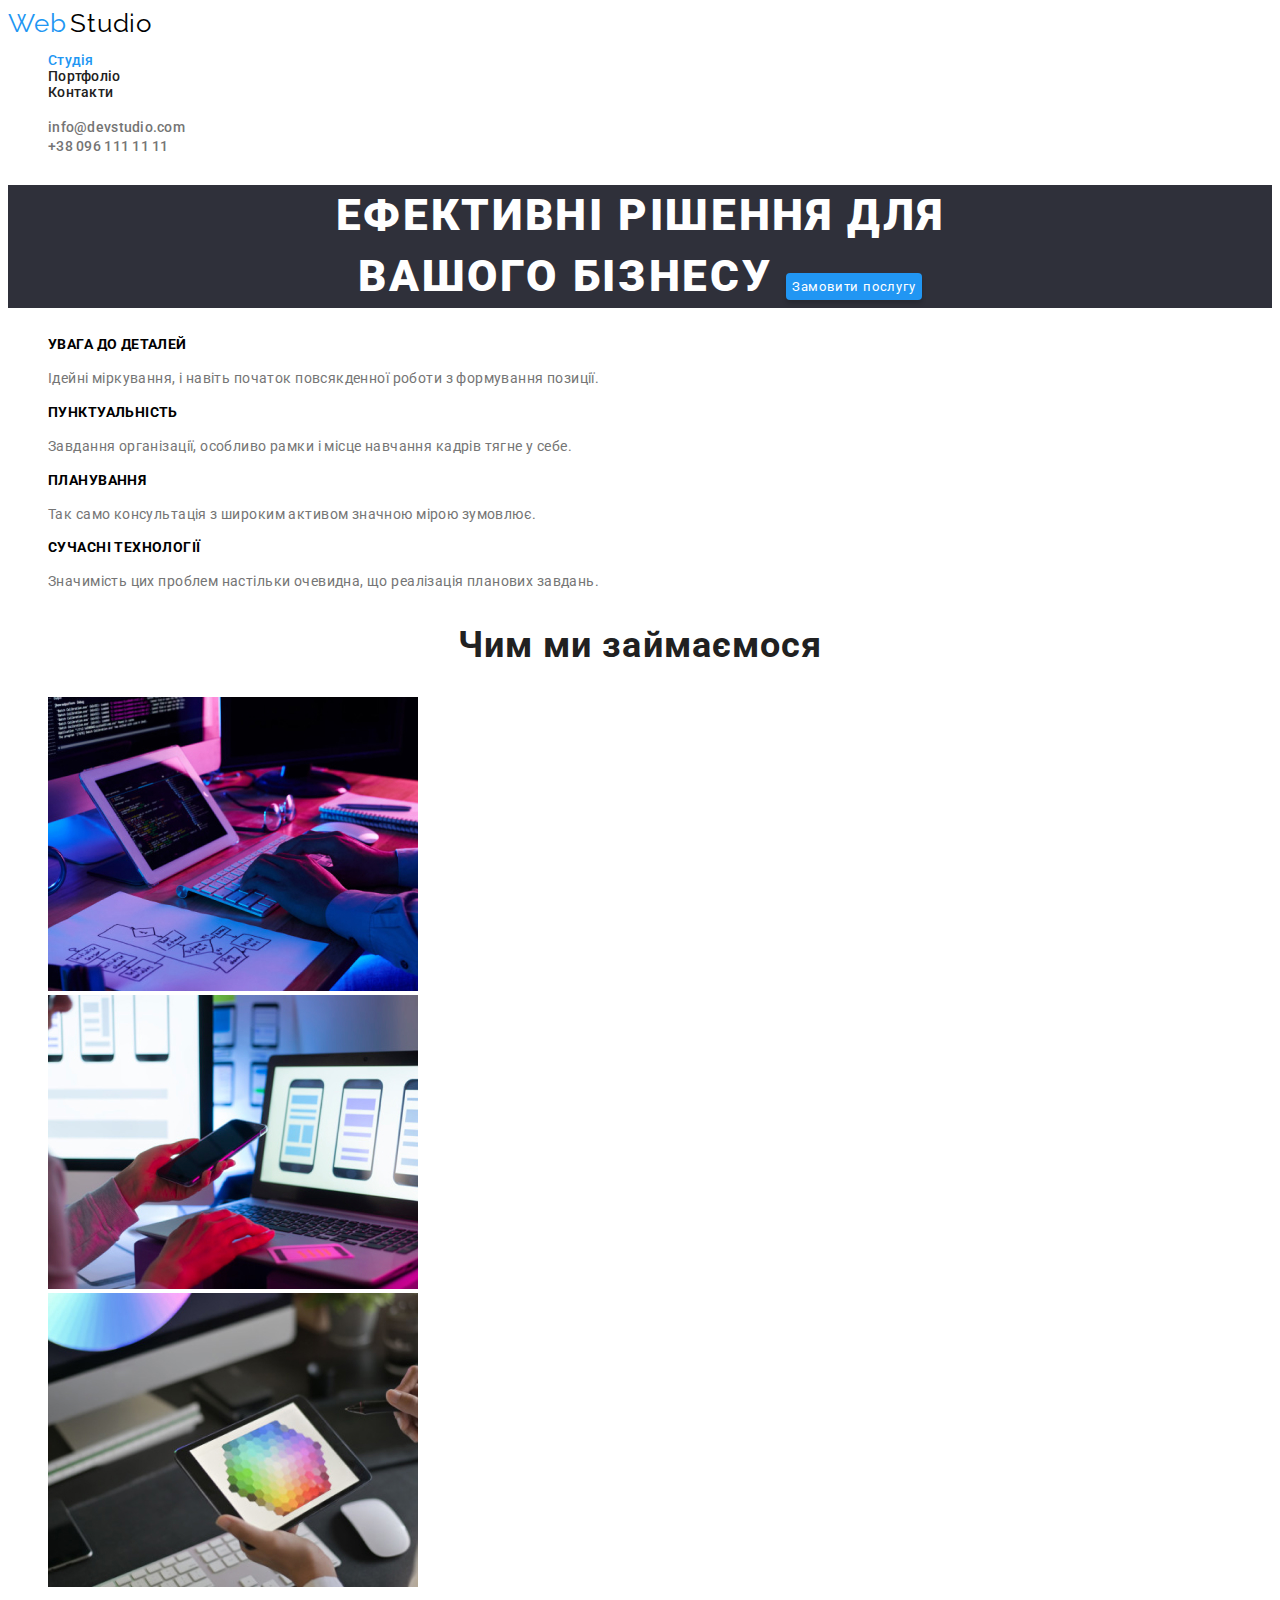
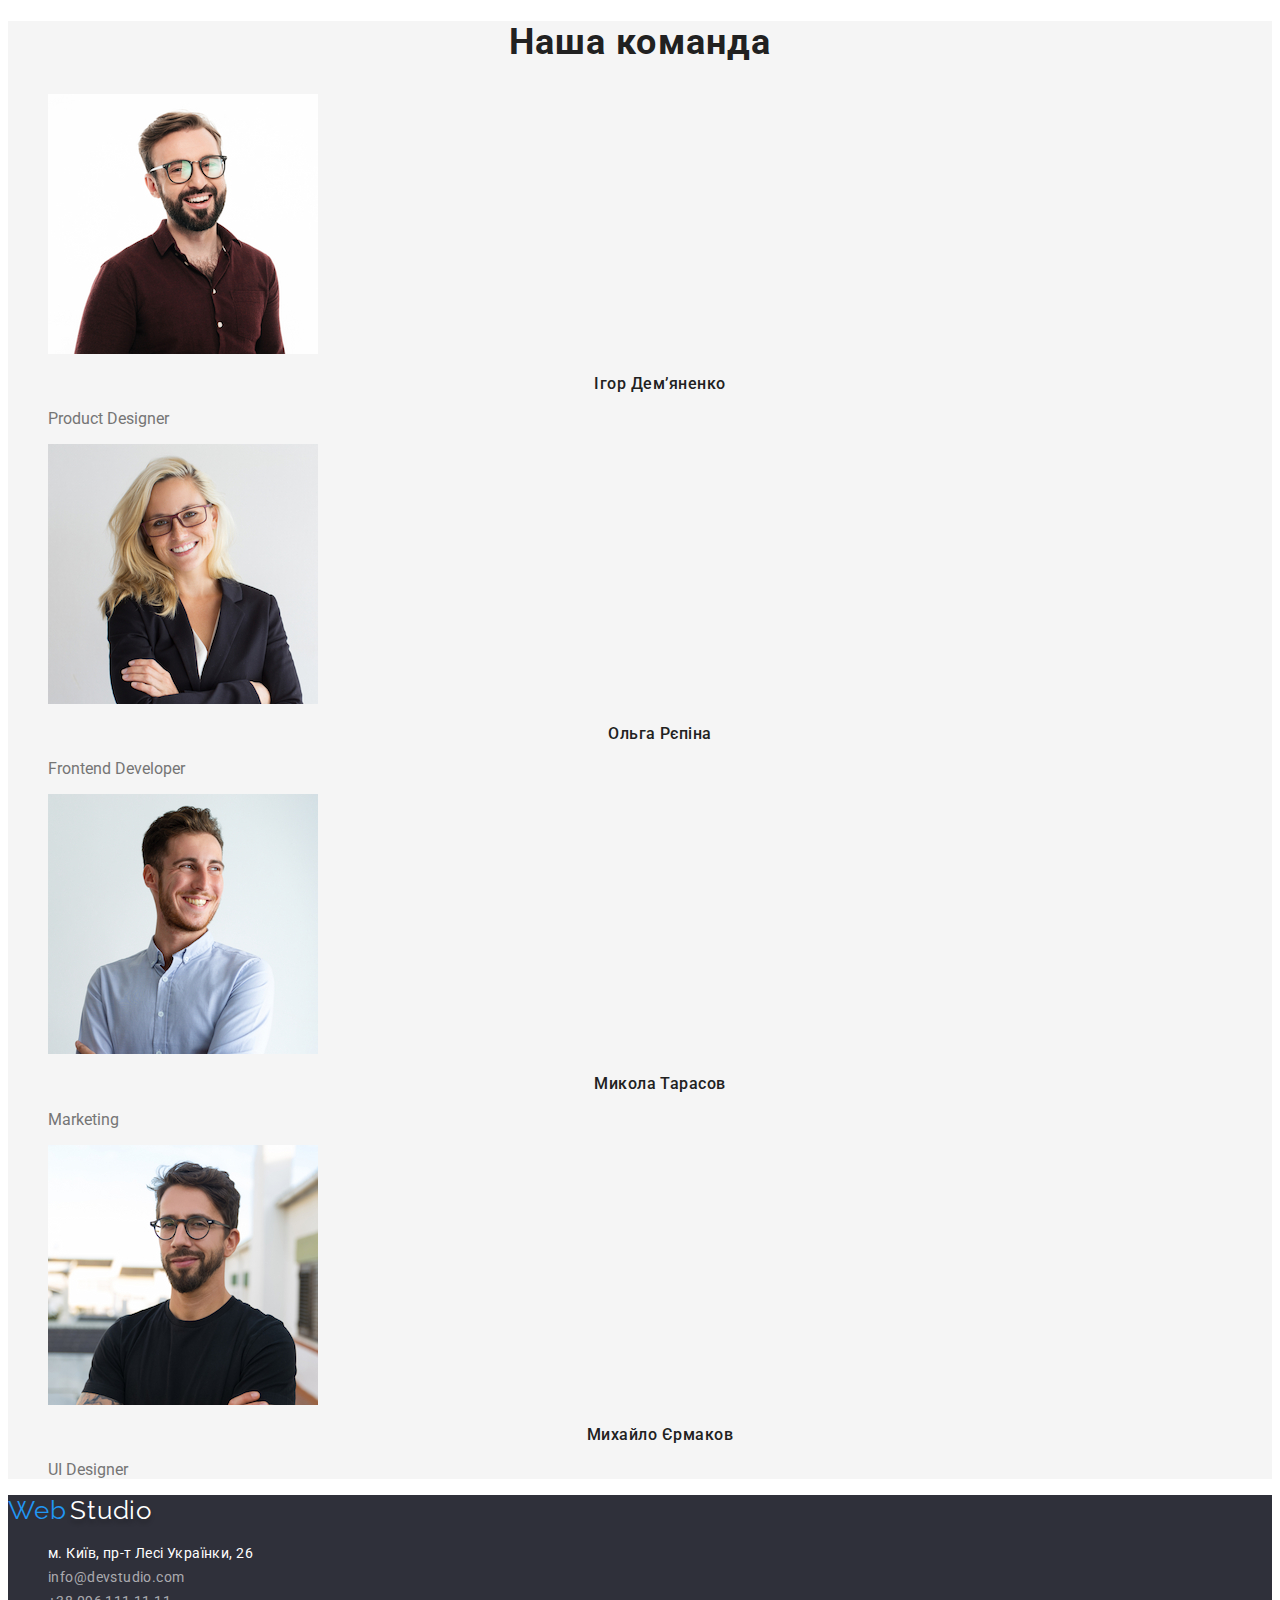
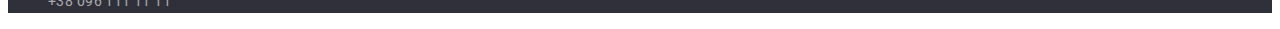
==== index.html @ c1dc8791 "HW-02-copy" ====
<!DOCTYPE html>
<html lang="uk">
	<head>
		<meta charset="UTF-8">
		<meta http-equiv="X-UA-Compatible" content="IE=edge">
		<meta name="viewport" content="width=device-width, initial-scale=1.0">
		<link rel="stylesheet" href="./styles/styles.css">
		<link rel="preconnect" href="https://fonts.googleapis.com">
		<link rel="preconnect" href="https://fonts.gstatic.com" crossorigin>
		<link
			href="https://fonts.googleapis.com/css2?family=Raleway:wght@700&family=Roboto:wght@400;500;700;900&display=swap"
			rel="stylesheet">
		<title>WebStudio</title>
	</head>
	<body>
		<!-- Верхня лінія -->
		<header class="topline">
			<a href="./index.html" class="logo link">
				<span class="accent-logo">Web</span>
				<span class="header-logo">Studio</span>
			</a>
			<nav>
				<ul class="navigation list">
					<li><a href="./index.html" class="link current">Студія</a></li>
					<li><a href="./portfolio.html" class="link">Портфоліо</a></li>
					<li><a href="#" class="link">Контакти</a></li>
				</ul>
			</nav>
			<!-- Контакти -->
			<ul class="list">
				<li><a href="mailto:info@devstudio.com" class="header-mail link">info@devstudio.com</a></li>
				<li><a href="tel:+380961111111" class="header-phone link">+38 096 111 11 11</a></li>
			</ul>
		</header>
		<main>
			<!-- Hero header - основний заголовок + кнопка замовлення послуги -->
			<section class="hero">
				<h1 class="hero-header">
					Ефективні рішення для
					<br>
					вашого бізнесу
					<button class="order-button">Замовити послугу</button>
				</h1>
			</section>
			<!-- Особливості -->
			<section class="features-section">
				<!-- Заголовок прихований -->
				<h2 class="visually-hidden">Особливості</h2>
				<ul class="features-list list">
					<li>
						<h3 class="features-list-header">Увага до деталей</h3>
						<p class="features-list-text">Ідейні міркування, і навіть початок повсякденної роботи з формування позиції.</p>
					</li>
					<li>
						<h3 class="features-list-header">Пунктуальність</h3>
						<p class="features-list-text">Завдання організації, особливо рамки і місце навчання кадрів тягне у себе.</p>
					</li>
					<li>
						<h3 class="features-list-header">Планування</h3>
						<p class="features-list-text">Так само консультація з широким активом значною мірою зумовлює.</p>
					</li>
					<li>
						<h3 class="features-list-header">Сучасні технології</h3>
						<p class="features-list-text">Значимість цих проблем настільки очевидна, що реалізація планових завдань.</p>
					</li>
				</ul>
			</section>
			<!-- Чим ми займаємось (фото на яких зображена діяльність) -->
			<section class="activity">
				<h2 class="section-header">Чим ми займаємося</h2>
				<ul class="activity-list">
					<li>
						<img
							src="./img/img-b1.jpeg"
							alt="руки на клавіатурі набирають код"
							class="activity-img"
							width="370"
							height="294"
						>
					</li>
					<li>
						<img
							src="./img/img-b2.jpeg"
							alt="смартфон та макет на моніторі, порівняння"
							class="activity-img"
							width="370"
							height="294"
						>
					</li>
					<li>
						<img
							src="./img/img-b3.jpeg"
							alt="палітра кольорів на планшеті"
							class="activity-img"
							width="370"
							height="294"
						>
					</li>
				</ul>
			</section>

			<!-- Наша команда (фото співробітників та підпис - прізвище, імʼя та назва посади) -->
			<section class="team">
				<h2 class="section-header">Наша команда</h2>
				<ul class="team-list">
					<li class="team-list">
						<img src="./img/demianenko.jpeg" alt="Ігор Демʼяненко" class="team-img" width="270" height="260">
						<h3 class="teammate-name">Ігор Демʼяненко</h3>
						<p class="teammate-position">Product Designer</p>
					</li>
					<li class="team-list">
						<img src="./img/repina.jpeg" alt="Ольга Рєпіна" class="team-img" width="270" height="260">
						<h3 class="teammate-name">Ольга Рєпіна</h3>
						<p class="teammate-position">Frontend Developer</p>
					</li>
					<li class="team-list">
						<img src="./img/tarasov.jpeg" alt="Микола Тарасов" class="team-img" width="270" height="260">
						<h3 class="teammate-name">Микола Тарасов</h3>
						<p class="teammate-position">Marketing</p>
					</li>
					<li class="team-list">
						<img src="./img/ermakov.jpeg" alt="Михайло Єрмаков" class="team-img" width="270" height="260">
						<h3 class="teammate-name">Михайло Єрмаков</h3>
						<p class="teammate-position">UI Designer</p>
					</li>
				</ul>
			</section>
		</main>

		<!-- Підвал -->
		<footer class="footer">
			<a href="./index.html" class="link">
				<span class="accent-logo">Web</span>
				<span class="footer-logo">Studio</span>
			</a>
			<address>
				<ul class="address-list list">
					<li>
						<a
							href="https://goo.gl/maps/VXcRh9cTKy1x3ezA7"
							class="map-link link"
							target="blank"
							rel="noopener noreferrer nofollow"
						>
							м. Київ, пр-т Лесі Українки, 26
						</a>
					</li>
					<li><a href="mailto:info@devstudio.com" class="footer-link link">info@devstudio.com</a></li>
					<li><a href="tel:+380961111111" class="footer-link link">+38 096 111 11 11</a></li>
				</ul>
			</address>
		</footer>
	</body>
</html>
---- styles/styles.css ----
/* Загальні стилі */

:root {
	--main-bg-color: #F5F5F5;
	--accent-bg-color: #2f303a;
	--main-text-color: #757575;
	--accent-text-color:#FFFFFF;
	--secondary-text-color: #000000;
	--accent-color: #2196f3;
	--order-button-bg-color: #188CE8;
	--header-button-text-color: #212121;
	--footer-link-color: #ffffff99;
}

body {
	font-family: "Roboto", sans-serif;
	color: var(--main-text-color);
}

.link {
	text-decoration: none;
	color: var(--header-button-text-color);
}

.link:hover,
.link:focus,
.link:active {
	color: var(--accent-color);
	transition: 300ms linear;
}

.current {
	color: var(--accent-color);
}

.list {
	list-style: none;
}

/* перша частина лого */

.accent-logo {
	font-family: "Raleway", sans-serif;
	font-size: 26px;
	line-height: 1.2;
	letter-spacing: 0.03em;
	color: var(--accent-color);
}

.section-header {
	font-size: 36px;
	line-height: 1.2;
	text-align: center;
	letter-spacing: 0.03em;
	color: var(--header-button-text-color);
}

/* Верхня лінія */

.topline {
	background-color: var(--topline-bg-color);
}

.navigation {
	list-style: none;
	font-weight: 500;
	font-size: 14px;
	line-height: 1.14;
	letter-spacing: 0.02em;
	color: var(--header-button-text-color);
}

.header-logo {
	font-family: "Raleway", sans-serif;
	font-size: 26px;
	line-height: 1.2;
	letter-spacing: 0.03em;
	color: var(--secondary-text-color);
}

.header-phone,
.header-mail {
	font-weight: 500;
	font-size: 14px;
	line-height: 1.14;
	letter-spacing: 0.02em;
	color: var(--main-text-color);
}

/* Підвал */

.footer {
	background-color: var(--accent-bg-color);
}

.footer-logo {
	font-family: "Raleway";
	font-size: 26px;
	line-height: 1.2;
	letter-spacing: 0.03em;
	color: var(--accent-text-color);
	text-shadow: 0px 4px 4px rgba(0, 0, 0, 0.25);
}

.address-list {
	margin-left: 0px;
	font-style: normal;
}

.map-link,
.footer-link {
	font-size: 14px;
	line-height: 1.7;
	letter-spacing: 0.03em;
}

.map-link {
	color: var(--accent-text-color);
}

.footer-link {
	color: var(--footer-link-color);
}

/* Студія */

.hero {
	background-color: var(--accent-bg-color);
}

.hero-header {
	font-weight: 900;
	font-size: 44px;
	line-height: 1.4;
	text-align: center;
	letter-spacing: 0.06em;
	text-transform: uppercase;
	color: var(--accent-text-color);
}

.order-button {
	font-family: inherit;
	font-weight: 700
	font-size: 16px;
	line-height: 1.9;
	letter-spacing: 0.06em;
	border-radius: 4px;
	border: none;
	cursor: pointer;
	color: var(--accent-text-color);
	background-color: var(--accent-color);
	box-shadow: 0px 4px 4px rgba(0, 0, 0, 0.15);
}

.order-button:active,
.order-button:focus,
.order-button:hover {
	
	background-color: var(--order-button-bg-color);
}


.visually-hidden {
	position: fixed;
	transform: scale(0);
}

.features-list-header {
	list-style: none;
	font-size: 14px;
	line-height: 1.14;
	letter-spacing: 0.03em;
	text-transform: uppercase;
	color: var(--secondary-text-color);
}

.features-list-text {
	font-size: 14px;
	line-height: 1.7;
	letter-spacing: 0.03em;
	color: var(--main-text-color);
}

.activity-list {
	list-style: none;
}

.team {
	background-color: var(--main-bg-color);
}

.team-list {
	list-style: none;
}

.teammate-name {
	font-weight: 500;
	font-size: 16px;
	line-height: 1.2;
	text-align: center;
	letter-spacing: 0.03em;
	color: var(--header-button-text-color);
}

.teammate-positiom {
	font-size: 16px;
	line-height: 1.19;
	text-align: center;
	letter-spacing: 0.03em;
	color: var(--main-text-color);
}

/* Портфоліо */

.button {
	background-color: var(--main-bg-color);
	border: none;
	color: var(--header-button-text-color);
	border-radius: 4px;
	cursor: pointer;
	height: 38px;
	font-family: inherit;
	font-weight: 500;
	font-size: 16px;
	line-height: 1.6;
	text-align: center;
	letter-spacing: 0.03em;
}

.button:active,
.button:focus,
.button:hover {
	background-color: var(--accent-color);
	border: none;
	font-weight: 500;
	font-size: 16px;
	line-height: 1.6;
	text-align: center;
	letter-spacing: 0.03em;
	color: #ffffff;
	box-shadow: 0px 3px 1px rgba(0, 0, 0, 0.1), 0px 1px 2px rgba(0, 0, 0, 0.08), 0px 2px 2px rgba(0, 0, 0, 0.12);
	border-radius: 4px;
	cursor: pointer;
}

.portfolio-item {
	font-size: 18px;
	line-height: 2;
	letter-spacing: 0.06em;
	color: var(--header-button-text-color);
}

.portfolio-item-type {
	font-size: 16px;
	line-height: 1.9;
	letter-spacing: 0.03em;
	color: var(--main-text-color);
}
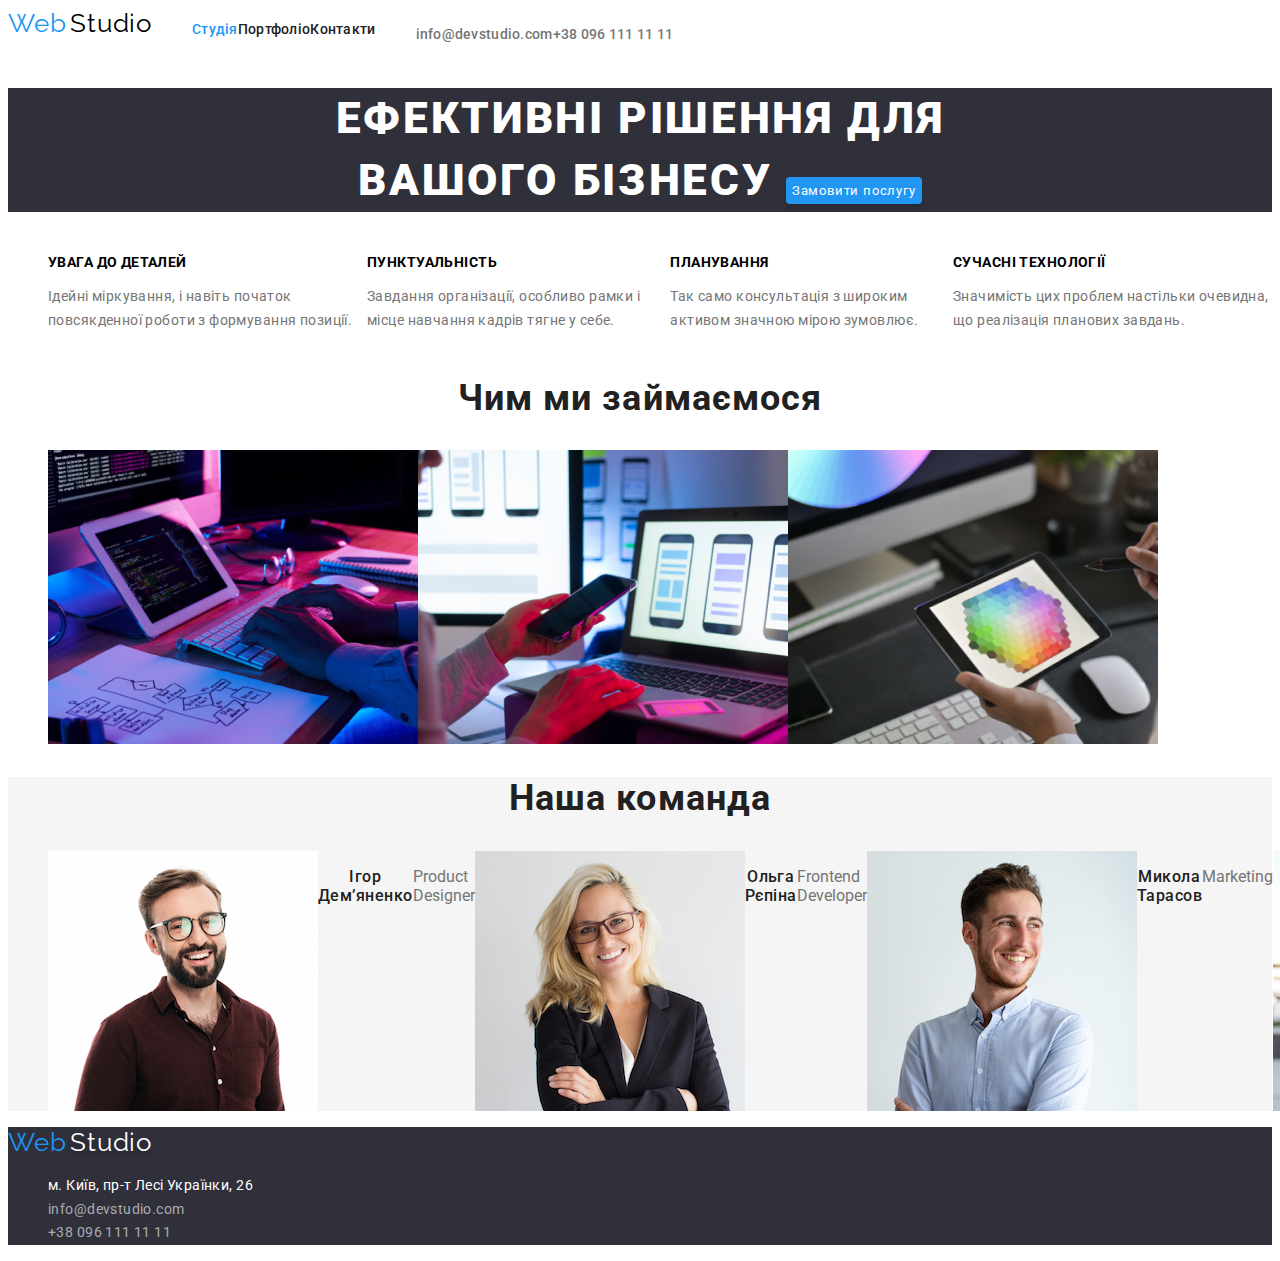
==== commit 3c488e84: "28-10-22" ====
--- a/index.html
+++ b/index.html
@@ -27,7 +27,7 @@
 				</ul>
 			</nav>
 			<!-- Контакти -->
-			<ul class="list">
+			<ul class="list header-contacts">
 				<li><a href="mailto:info@devstudio.com" class="header-mail link">info@devstudio.com</a></li>
 				<li><a href="tel:+380961111111" class="header-phone link">+38 096 111 11 11</a></li>
 			</ul>
@@ -135,7 +135,7 @@
 			</a>
 			<address>
 				<ul class="address-list list">
-					<li>
+					<li class="map">
 						<a
 							href="https://goo.gl/maps/VXcRh9cTKy1x3ezA7"
 							class="map-link link"
@@ -145,8 +145,8 @@
 							м. Київ, пр-т Лесі Українки, 26
 						</a>
 					</li>
-					<li><a href="mailto:info@devstudio.com" class="footer-link link">info@devstudio.com</a></li>
-					<li><a href="tel:+380961111111" class="footer-link link">+38 096 111 11 11</a></li>
+					<li class="footer-contact"><a href="mailto:info@devstudio.com" class="footer-link link">info@devstudio.com</a></li>
+					<li class="footer-contact"><a href="tel:+380961111111" class="footer-link link">+38 096 111 11 11</a></li>
 				</ul>
 			</address>
 		</footer>
--- a/styles/styles.css
+++ b/styles/styles.css
@@ -1,4 +1,5 @@
 /* Загальні стилі */
+* {margin;:0}
 
 :root {
 	--main-bg-color: #F5F5F5;
@@ -59,15 +60,7 @@
 
 .topline {
 	background-color: var(--topline-bg-color);
-}
-
-.navigation {
-	list-style: none;
-	font-weight: 500;
-	font-size: 14px;
-	line-height: 1.14;
-	letter-spacing: 0.02em;
-	color: var(--header-button-text-color);
+	display:flex
 }
 
 .header-logo {
@@ -78,6 +71,19 @@
 	color: var(--secondary-text-color);
 }
 
+.navigation {
+	display: flex;
+	list-style: none;
+	font-weight: 500;
+	font-size: 14px;
+	line-height: 1.14;
+	letter-spacing: 0.02em;
+	color: var(--header-button-text-color);
+}
+
+.header-contacts {
+	display: flex;
+}
 .header-phone,
 .header-mail {
 	font-weight: 500;
@@ -93,8 +99,15 @@
 	background-color: var(--accent-bg-color);
 }
 
+.down-logo {
+	outline: red;
+	background-color: #a9461c99;
+	margin-left: 215px;
+	padding-left: 100;
+}
+
 .footer-logo {
-	font-family: "Raleway";
+	font-family: "Raleway"; sans-serif;
 	font-size: 26px;
 	line-height: 1.2;
 	letter-spacing: 0.03em;
@@ -165,6 +178,10 @@
 	transform: scale(0);
 }
 
+.features-list {
+	display: flex;
+}
+
 .features-list-header {
 	list-style: none;
 	font-size: 14px;
@@ -182,6 +199,7 @@
 }
 
 .activity-list {
+	display: flex;
 	list-style: none;
 }
 
@@ -190,6 +208,7 @@
 }
 
 .team-list {
+	display: flex;
 	list-style: none;
 }
 
@@ -211,10 +230,19 @@
 }
 
 /* Портфоліо */
+
+.button-list {
+display: flex;
+justify-content: center;
+gap: 8px
+}
 
 .button {
 	background-color: var(--main-bg-color);
 	border: none;
+	padding: 6px 22px;
+	margin-top: 94px;
+	margin-bottom: 50px;
 	color: var(--header-button-text-color);
 	border-radius: 4px;
 	cursor: pointer;
@@ -243,6 +271,17 @@
 	cursor: pointer;
 }
 
+.cards-list {
+	display: flex;
+	justify-content: center;
+	flex-wrap: wrap;
+	gap: 30px;
+}
+
+.portfolio-card {
+	
+}
+
 .portfolio-item {
 	font-size: 18px;
 	line-height: 2;
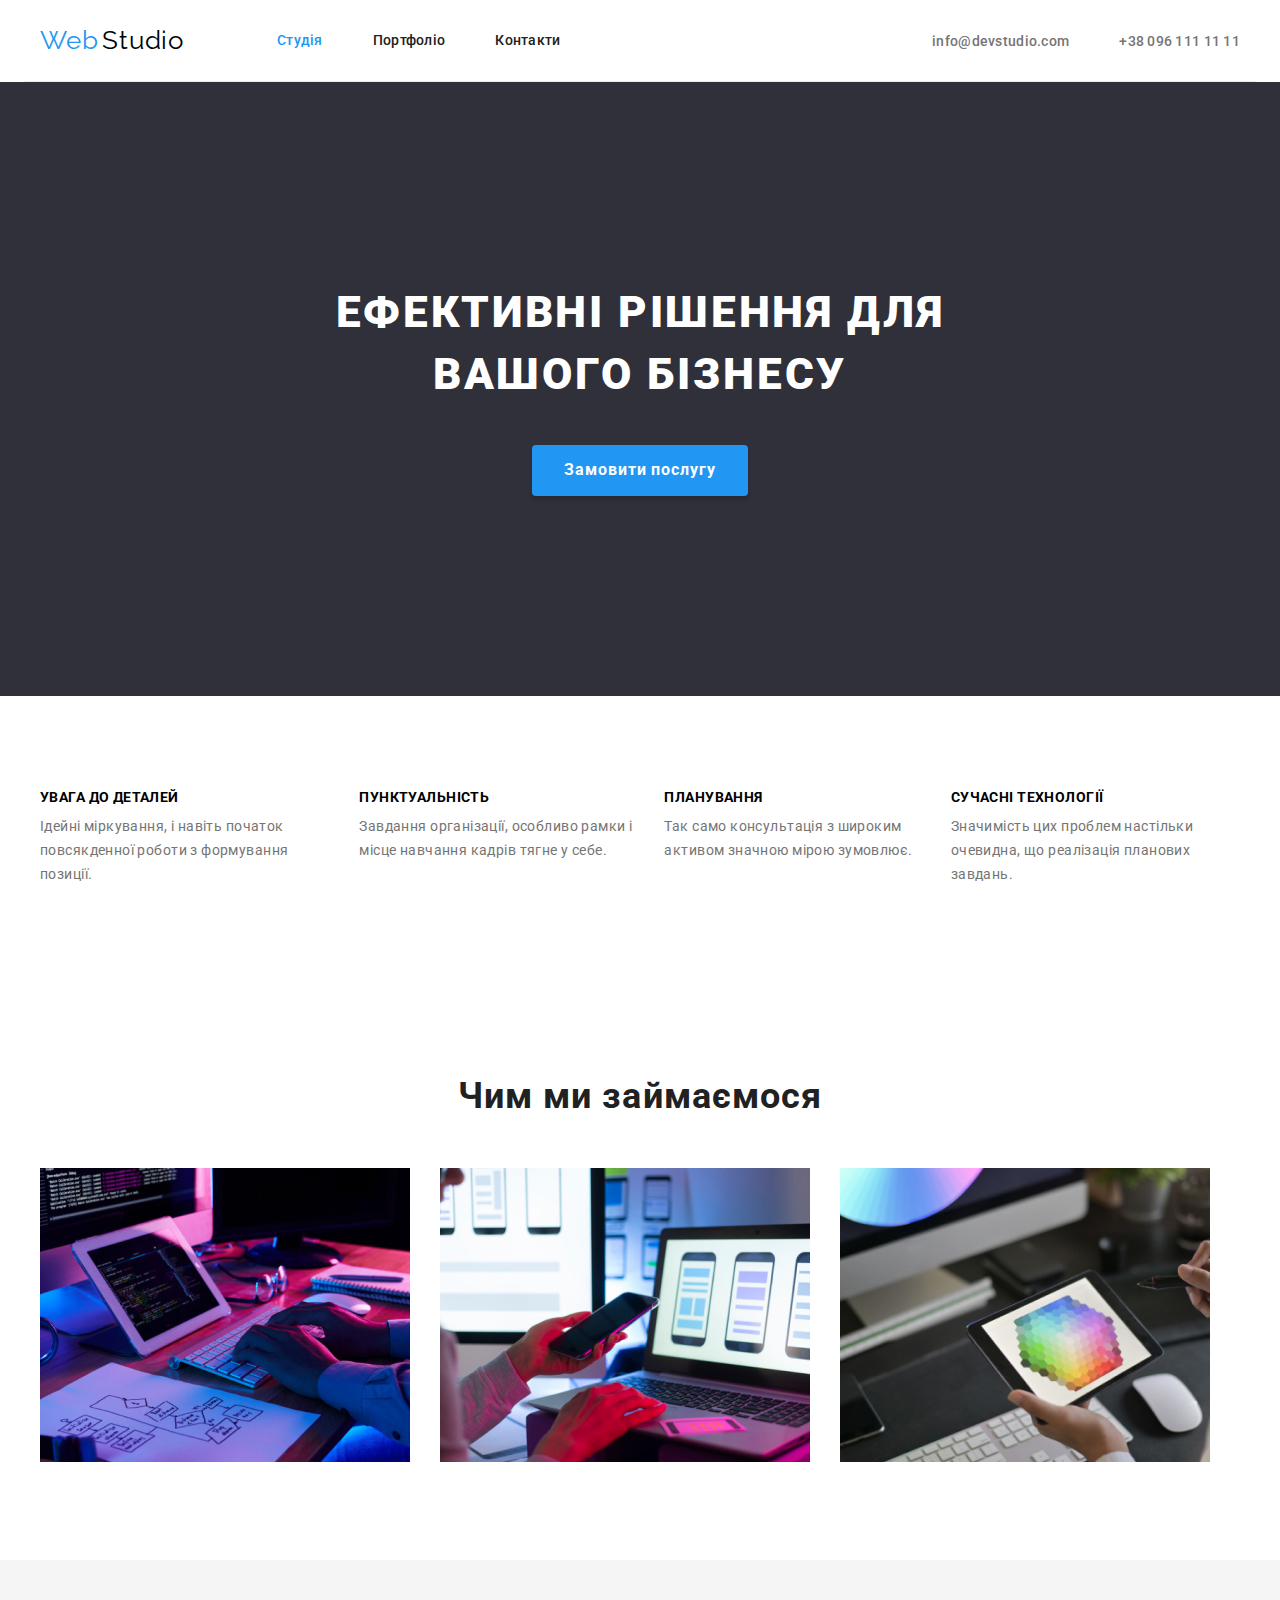
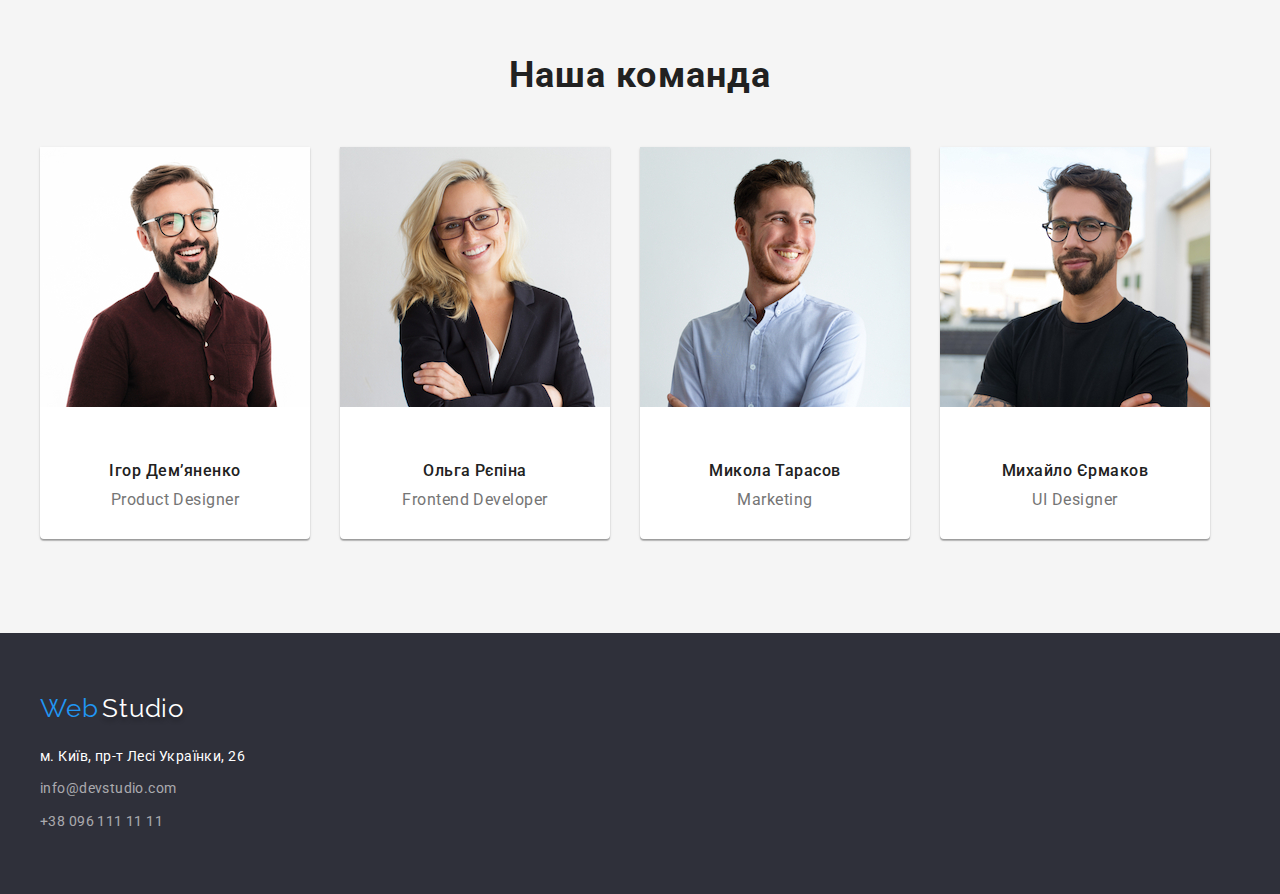
==== commit d80c2a71: "HW-3" ====
--- a/index.html
+++ b/index.html
@@ -4,6 +4,7 @@
 		<meta charset="UTF-8">
 		<meta http-equiv="X-UA-Compatible" content="IE=edge">
 		<meta name="viewport" content="width=device-width, initial-scale=1.0">
+		<link rel="stylesheet" href="https://cdnjs.cloudflare.com/ajax/libs/modern-normalize/1.1.0/modern-normalize.min.css" integrity="sha512-wpPYUAdjBVSE4KJnH1VR1HeZfpl1ub8YT/NKx4PuQ5NmX2tKuGu6U/JRp5y+Y8XG2tV+wKQpNHVUX03MfMFn9Q==" crossorigin="anonymous" referrerpolicy="no-referrer" />
 		<link rel="stylesheet" href="./styles/styles.css">
 		<link rel="preconnect" href="https://fonts.googleapis.com">
 		<link rel="preconnect" href="https://fonts.gstatic.com" crossorigin>
@@ -15,15 +16,16 @@
 	<body>
 		<!-- Верхня лінія -->
 		<header class="topline">
+			<div class="container">
 			<a href="./index.html" class="logo link">
 				<span class="accent-logo">Web</span>
 				<span class="header-logo">Studio</span>
 			</a>
 			<nav>
 				<ul class="navigation list">
-					<li><a href="./index.html" class="link current">Студія</a></li>
-					<li><a href="./portfolio.html" class="link">Портфоліо</a></li>
-					<li><a href="#" class="link">Контакти</a></li>
+					<li><a href="./index.html" class="nav-link link current">Студія</a></li>
+					<li><a href="./portfolio.html" class="nav-link link">Портфоліо</a></li>
+					<li><a href="#" class="nav-link link">Контакти</a></li>
 				</ul>
 			</nav>
 			<!-- Контакти -->
@@ -31,124 +33,140 @@
 				<li><a href="mailto:info@devstudio.com" class="header-mail link">info@devstudio.com</a></li>
 				<li><a href="tel:+380961111111" class="header-phone link">+38 096 111 11 11</a></li>
 			</ul>
+		  </div>
 		</header>
 		<main>
 			<!-- Hero header - основний заголовок + кнопка замовлення послуги -->
-			<section class="hero">
+			<section class="hero section">
+				<div class="container">
 				<h1 class="hero-header">
 					Ефективні рішення для
 					<br>
 					вашого бізнесу
+				</h1>
+				<div class="btn-down-padding">
 					<button class="order-button">Замовити послугу</button>
-				</h1>
+				</div>
+				
+			</div>
 			</section>
 			<!-- Особливості -->
-			<section class="features-section">
-				<!-- Заголовок прихований -->
-				<h2 class="visually-hidden">Особливості</h2>
-				<ul class="features-list list">
-					<li>
-						<h3 class="features-list-header">Увага до деталей</h3>
-						<p class="features-list-text">Ідейні міркування, і навіть початок повсякденної роботи з формування позиції.</p>
-					</li>
-					<li>
-						<h3 class="features-list-header">Пунктуальність</h3>
-						<p class="features-list-text">Завдання організації, особливо рамки і місце навчання кадрів тягне у себе.</p>
-					</li>
-					<li>
-						<h3 class="features-list-header">Планування</h3>
-						<p class="features-list-text">Так само консультація з широким активом значною мірою зумовлює.</p>
-					</li>
-					<li>
-						<h3 class="features-list-header">Сучасні технології</h3>
-						<p class="features-list-text">Значимість цих проблем настільки очевидна, що реалізація планових завдань.</p>
-					</li>
-				</ul>
+			<section class="features-section section">
+				<div class="container">
+					<!-- Заголовок прихований -->
+					<h2 class="visually-hidden">Особливості</h2>
+					<ul class="features-list list">
+						<li>
+							<h3 class="features-list-header">Увага до деталей</h3>
+							<p class="features-list-text">Ідейні міркування, і навіть початок повсякденної роботи з формування позиції.</p>
+						</li>
+						<li>
+							<h3 class="features-list-header">Пунктуальність</h3>
+							<p class="features-list-text">Завдання організації, особливо рамки і місце навчання кадрів тягне у себе.</p>
+						</li>
+						<li>
+							<h3 class="features-list-header">Планування</h3>
+							<p class="features-list-text">Так само консультація з широким активом значною мірою зумовлює.</p>
+						</li>
+						<li>
+							<h3 class="features-list-header">Сучасні технології</h3>
+							<p class="features-list-text">Значимість цих проблем настільки очевидна, що реалізація планових завдань.</p>
+						</li>
+					</ul>
+				</div>
 			</section>
 			<!-- Чим ми займаємось (фото на яких зображена діяльність) -->
-			<section class="activity">
-				<h2 class="section-header">Чим ми займаємося</h2>
-				<ul class="activity-list">
-					<li>
-						<img
-							src="./img/img-b1.jpeg"
-							alt="руки на клавіатурі набирають код"
-							class="activity-img"
-							width="370"
-							height="294"
-						>
-					</li>
-					<li>
-						<img
-							src="./img/img-b2.jpeg"
-							alt="смартфон та макет на моніторі, порівняння"
-							class="activity-img"
-							width="370"
-							height="294"
-						>
-					</li>
-					<li>
-						<img
-							src="./img/img-b3.jpeg"
-							alt="палітра кольорів на планшеті"
-							class="activity-img"
-							width="370"
-							height="294"
-						>
-					</li>
-				</ul>
+			<section class="activity section">
+				<div class="container">
+					<h2 class="section-header">Чим ми займаємося</h2>
+					<ul class="activity-list">
+						<li>
+							<img
+								src="./img/img-b1.jpeg"
+								alt="руки на клавіатурі набирають код"
+								class="activity-img"
+								width="370"
+								height="294"
+							>
+						</li>
+						<li>
+							<img
+								src="./img/img-b2.jpeg"
+								alt="смартфон та макет на моніторі, порівняння"
+								class="activity-img"
+								width="370"
+								height="294"
+							>
+						</li>
+						<li>
+							<img
+								src="./img/img-b3.jpeg"
+								alt="палітра кольорів на планшеті"
+								class="activity-img"
+								width="370"
+								height="294"
+							>
+						</li>
+					</ul>
+				</div>
 			</section>
-
 			<!-- Наша команда (фото співробітників та підпис - прізвище, імʼя та назва посади) -->
-			<section class="team">
-				<h2 class="section-header">Наша команда</h2>
-				<ul class="team-list">
-					<li class="team-list">
-						<img src="./img/demianenko.jpeg" alt="Ігор Демʼяненко" class="team-img" width="270" height="260">
-						<h3 class="teammate-name">Ігор Демʼяненко</h3>
-						<p class="teammate-position">Product Designer</p>
-					</li>
-					<li class="team-list">
-						<img src="./img/repina.jpeg" alt="Ольга Рєпіна" class="team-img" width="270" height="260">
-						<h3 class="teammate-name">Ольга Рєпіна</h3>
-						<p class="teammate-position">Frontend Developer</p>
-					</li>
-					<li class="team-list">
-						<img src="./img/tarasov.jpeg" alt="Микола Тарасов" class="team-img" width="270" height="260">
-						<h3 class="teammate-name">Микола Тарасов</h3>
-						<p class="teammate-position">Marketing</p>
-					</li>
-					<li class="team-list">
-						<img src="./img/ermakov.jpeg" alt="Михайло Єрмаков" class="team-img" width="270" height="260">
-						<h3 class="teammate-name">Михайло Єрмаков</h3>
-						<p class="teammate-position">UI Designer</p>
-					</li>
-				</ul>
+			<section class="team section">
+					<div class="container">
+					<h2 class="section-header">Наша команда</h2>
+					<ul class="team-list">
+						<li class="team-item">
+								<img src="./img/demianenko.jpeg" alt="Ігор Демʼяненко" class="team-img" width="270" height="260">
+								<h3 class="teammate-name">Ігор Демʼяненко</h3>
+								<p class="teammate-position">Product Designer</p>
+						</li>
+						<li class="team-item">
+								<img src="./img/repina.jpeg" alt="Ольга Рєпіна" class="team-img" width="270" height="260">
+								<h3 class="teammate-name">Ольга Рєпіна</h3>
+								<p class="teammate-position">Frontend Developer</p>
+						</li>
+						<li class="team-item">
+								<img src="./img/tarasov.jpeg" alt="Микола Тарасов" class="team-img" width="270" height="260">
+								<h3 class="teammate-name">Микола Тарасов</h3>
+								<p class="teammate-position">Marketing</p>
+						</li>
+						<li class="team-item">
+								<img src="./img/ermakov.jpeg" alt="Михайло Єрмаков" class="team-img" width="270" height="260">
+								<h3 class="teammate-name">Михайло Єрмаков</h3>
+								<p class="teammate-position">UI Designer</p>
+						</li>
+					</ul>
+				</div>
 			</section>
 		</main>
 
 		<!-- Підвал -->
 		<footer class="footer">
-			<a href="./index.html" class="link">
-				<span class="accent-logo">Web</span>
-				<span class="footer-logo">Studio</span>
-			</a>
-			<address>
-				<ul class="address-list list">
-					<li class="map">
-						<a
-							href="https://goo.gl/maps/VXcRh9cTKy1x3ezA7"
-							class="map-link link"
-							target="blank"
-							rel="noopener noreferrer nofollow"
-						>
-							м. Київ, пр-т Лесі Українки, 26
-						</a>
-					</li>
-					<li class="footer-contact"><a href="mailto:info@devstudio.com" class="footer-link link">info@devstudio.com</a></li>
-					<li class="footer-contact"><a href="tel:+380961111111" class="footer-link link">+38 096 111 11 11</a></li>
-				</ul>
-			</address>
+			<div class="container">
+				<a href="./index.html" class="link">
+					<div class="down-logo">
+						<span class="accent-logo">Web</span>
+						<span class="footer-logo">Studio</span>
+					</div>
+				</a>
+				<address>
+					<ul class="address-list list">
+						<li class="map">
+							<a
+								href="https://goo.gl/maps/VXcRh9cTKy1x3ezA7"
+								class="map-link link"
+								target="blank"
+								rel="noopener noreferrer nofollow"
+							>
+								м. Київ, пр-т Лесі Українки, 26
+							</a>
+						</li>
+						<li class="footer-contact"><a href="mailto:info@devstudio.com" class="footer-link link">info@devstudio.com</a></li>
+						<li class="footer-contact"><a href="tel:+380961111111" class="footer-link link">+38 096 111 11 11</a></li>
+					</ul>
+				</address>
+			</div>			
 		</footer>
+			
 	</body>
 </html>
--- a/styles/styles.css
+++ b/styles/styles.css
@@ -1,5 +1,10 @@
 /* Загальні стилі */
-* {margin;:0}
+*,
+*::before,
+*::after {
+ margin: 0;
+ padding: 0;
+}
 
 :root {
 	--main-bg-color: #F5F5F5;
@@ -11,12 +16,25 @@
 	--order-button-bg-color: #188CE8;
 	--header-button-text-color: #212121;
 	--footer-link-color: #ffffff99;
+	--border-color: #EEEEEE;
+	--header-border-color: #ECECEC;
 }
 
 body {
 	font-family: "Roboto", sans-serif;
 	color: var(--main-text-color);
 }
+
+.section {
+	padding-top: 94px;
+	padding-bottom: 94px;
+}
+
+.container {
+	width: 1200px;
+	margin: 0 auto;
+	padding: 0 15px;
+  }
 
 .link {
 	text-decoration: none;
@@ -54,15 +72,22 @@
 	text-align: center;
 	letter-spacing: 0.03em;
 	color: var(--header-button-text-color);
+	padding-bottom: 50px;
 }
 
 /* Верхня лінія */
 
-.topline {
+.topline .container {
+	display:flex;
+	align-items: center;
 	background-color: var(--topline-bg-color);
-	display:flex
-}
-
+	border: 1px solid;
+	border-color: var(--accent-text-color) var(--accent-text-color) var(--header-border-color) var(--accent-text-color);
+}
+
+.logo {
+	margin-right: 93px;
+}
 .header-logo {
 	font-family: "Raleway", sans-serif;
 	font-size: 26px;
@@ -73,19 +98,29 @@
 
 .navigation {
 	display: flex;
+	align-items: center;
 	list-style: none;
 	font-weight: 500;
 	font-size: 14px;
 	line-height: 1.14;
 	letter-spacing: 0.02em;
-	color: var(--header-button-text-color);
+	padding: 32px 0;
+	color: var(--header-button-text-color);
+}
+
+.nav-link {
+	margin-right: 50px;
 }
 
 .header-contacts {
 	display: flex;
+	align-items: center;
+	margin-left: auto;
+	
 }
 .header-phone,
 .header-mail {
+	margin-left: 50px;
 	font-weight: 500;
 	font-size: 14px;
 	line-height: 1.14;
@@ -97,13 +132,12 @@
 
 .footer {
 	background-color: var(--accent-bg-color);
+	padding-top: 60px;
+	padding-bottom: 60px;
 }
 
 .down-logo {
-	outline: red;
-	background-color: #a9461c99;
-	margin-left: 215px;
-	padding-left: 100;
+	padding-bottom: 20px;
 }
 
 .footer-logo {
@@ -111,6 +145,7 @@
 	font-size: 26px;
 	line-height: 1.2;
 	letter-spacing: 0.03em;
+	padding: 0;
 	color: var(--accent-text-color);
 	text-shadow: 0px 4px 4px rgba(0, 0, 0, 0.25);
 }
@@ -120,6 +155,10 @@
 	font-style: normal;
 }
 
+.address-list :not(:last-child) {
+	padding-bottom: 9px;
+}
+
 .map-link,
 .footer-link {
 	font-size: 14px;
@@ -134,6 +173,7 @@
 .footer-link {
 	color: var(--footer-link-color);
 }
+
 
 /* Студія */
 
@@ -149,13 +189,18 @@
 	letter-spacing: 0.06em;
 	text-transform: uppercase;
 	color: var(--accent-text-color);
+	padding-top: 106px;
+	padding-bottom: 40px;
 }
 
 .order-button {
 	font-family: inherit;
-	font-weight: 700
+	font-weight: 700;
 	font-size: 16px;
 	line-height: 1.9;
+	display: flex;
+	align-items: center;
+	text-align: center;
 	letter-spacing: 0.06em;
 	border-radius: 4px;
 	border: none;
@@ -163,15 +208,23 @@
 	color: var(--accent-text-color);
 	background-color: var(--accent-color);
 	box-shadow: 0px 4px 4px rgba(0, 0, 0, 0.15);
+	margin: 0 auto;
+	padding: 10px 32px;
+}
+
+.btn-down-padding {
+	padding-bottom: 106px;
 }
 
 .order-button:active,
 .order-button:focus,
 .order-button:hover {
-	
 	background-color: var(--order-button-bg-color);
 }
 
+.down-pad {
+	padding-bottom: 200px;
+}
 
 .visually-hidden {
 	position: fixed;
@@ -180,6 +233,7 @@
 
 .features-list {
 	display: flex;
+	gap: 30px;
 }
 
 .features-list-header {
@@ -189,6 +243,7 @@
 	letter-spacing: 0.03em;
 	text-transform: uppercase;
 	color: var(--secondary-text-color);
+	padding-bottom: 10px;
 }
 
 .features-list-text {
@@ -200,8 +255,11 @@
 
 .activity-list {
 	display: flex;
-	list-style: none;
-}
+	gap: 30px;
+	list-style: none;
+}
+
+
 
 .team {
 	background-color: var(--main-bg-color);
@@ -209,7 +267,16 @@
 
 .team-list {
 	display: flex;
-	list-style: none;
+	gap: 30px;
+	flex-basis: 1400px;
+	list-style: none;
+}
+
+.team-item {
+background-color: var(--accent-text-color);
+box-shadow: 0px 1px 3px rgba(0, 0, 0, 0.12), 0px 1px 1px rgba(0, 0, 0, 0.14), 0px 2px 1px rgba(0, 0, 0, 0.2);
+border-radius: 0px 0px 4px 4px;
+
 }
 
 .teammate-name {
@@ -219,14 +286,17 @@
 	text-align: center;
 	letter-spacing: 0.03em;
 	color: var(--header-button-text-color);
-}
-
-.teammate-positiom {
+	padding-top: 50px;
+	padding-bottom: 10px;
+}
+
+.teammate-position {
 	font-size: 16px;
 	line-height: 1.19;
 	text-align: center;
 	letter-spacing: 0.03em;
 	color: var(--main-text-color);
+	padding-bottom: 30px;
 }
 
 /* Портфоліо */
@@ -241,7 +311,6 @@
 	background-color: var(--main-bg-color);
 	border: none;
 	padding: 6px 22px;
-	margin-top: 94px;
 	margin-bottom: 50px;
 	color: var(--header-button-text-color);
 	border-radius: 4px;
@@ -279,8 +348,13 @@
 }
 
 .portfolio-card {
-	
-}
+	background-color: var(--accent-text-color);
+}
+
+/* .portfolio-description {
+	border: 1px solid;
+	border-color: var(--accent-text-color) var(--border-color) var(--border-color) var(--border-color);
+} */
 
 .portfolio-item {
 	font-size: 18px;
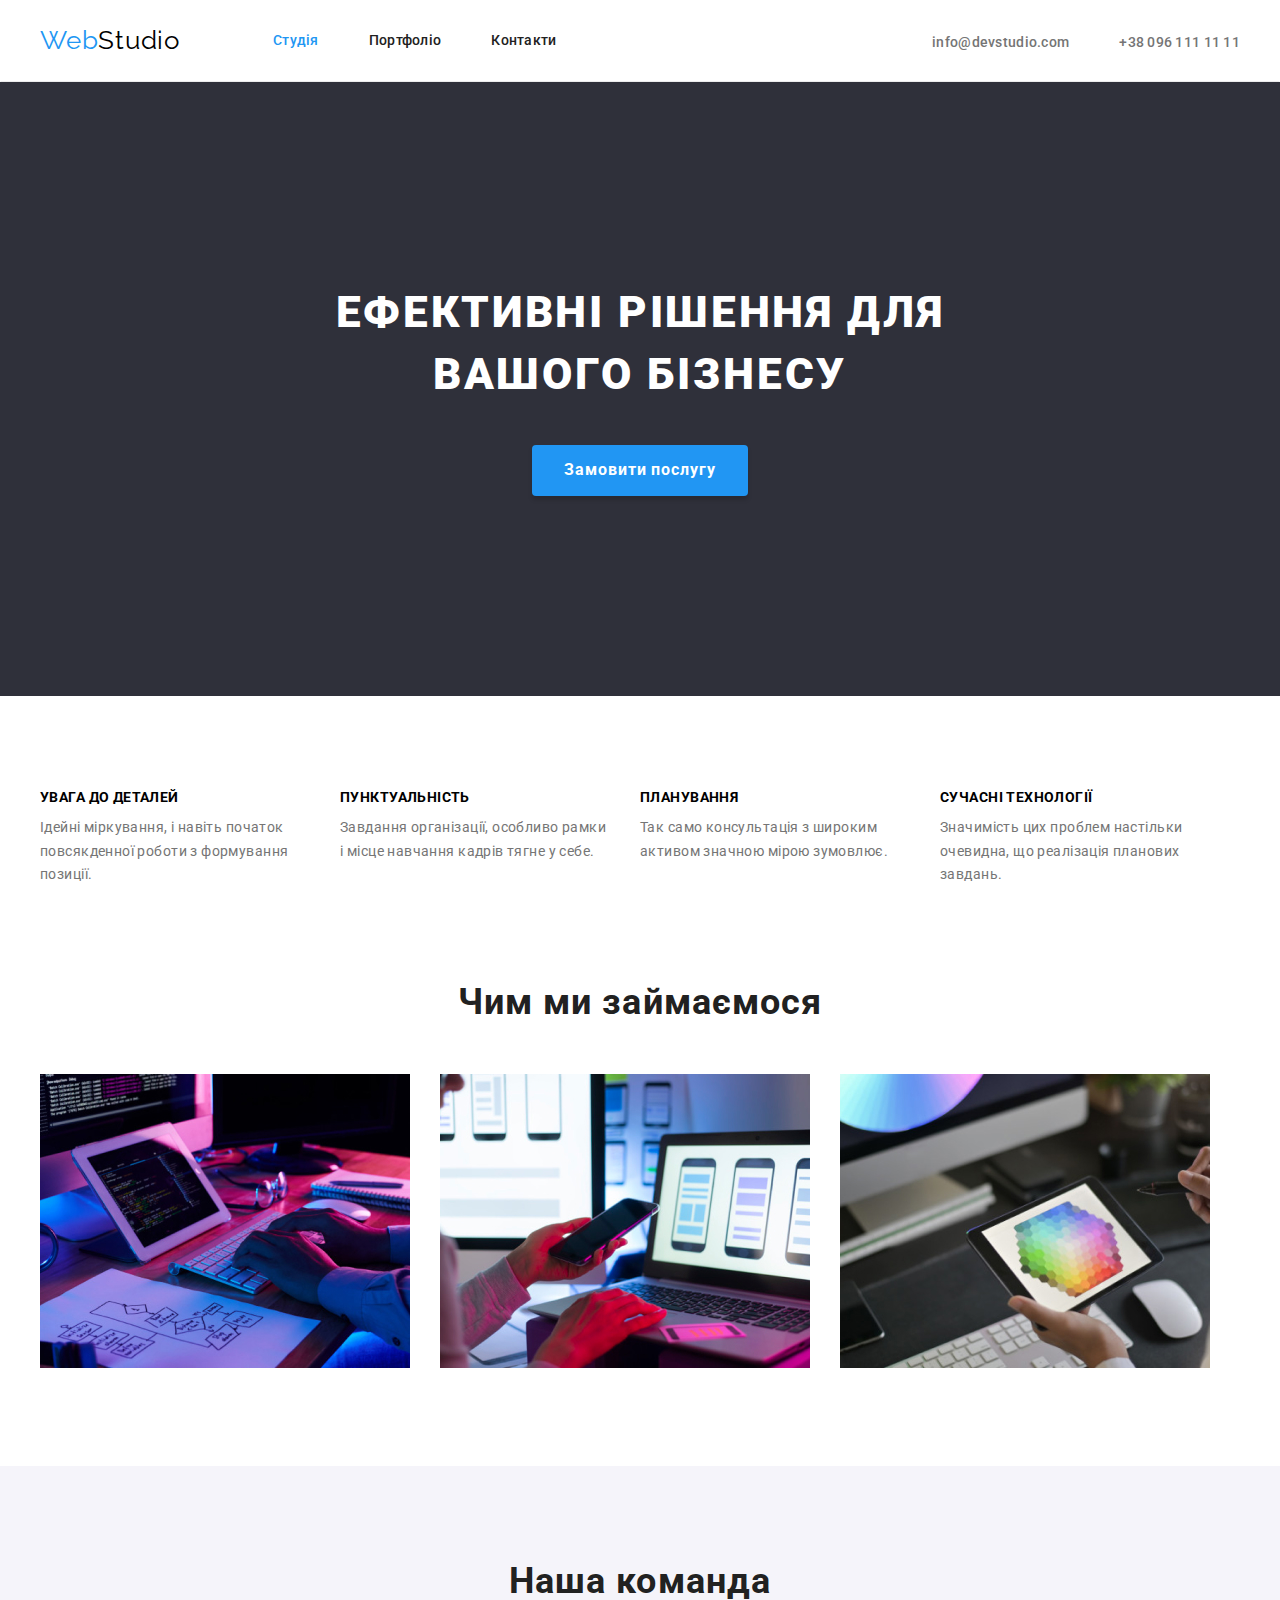
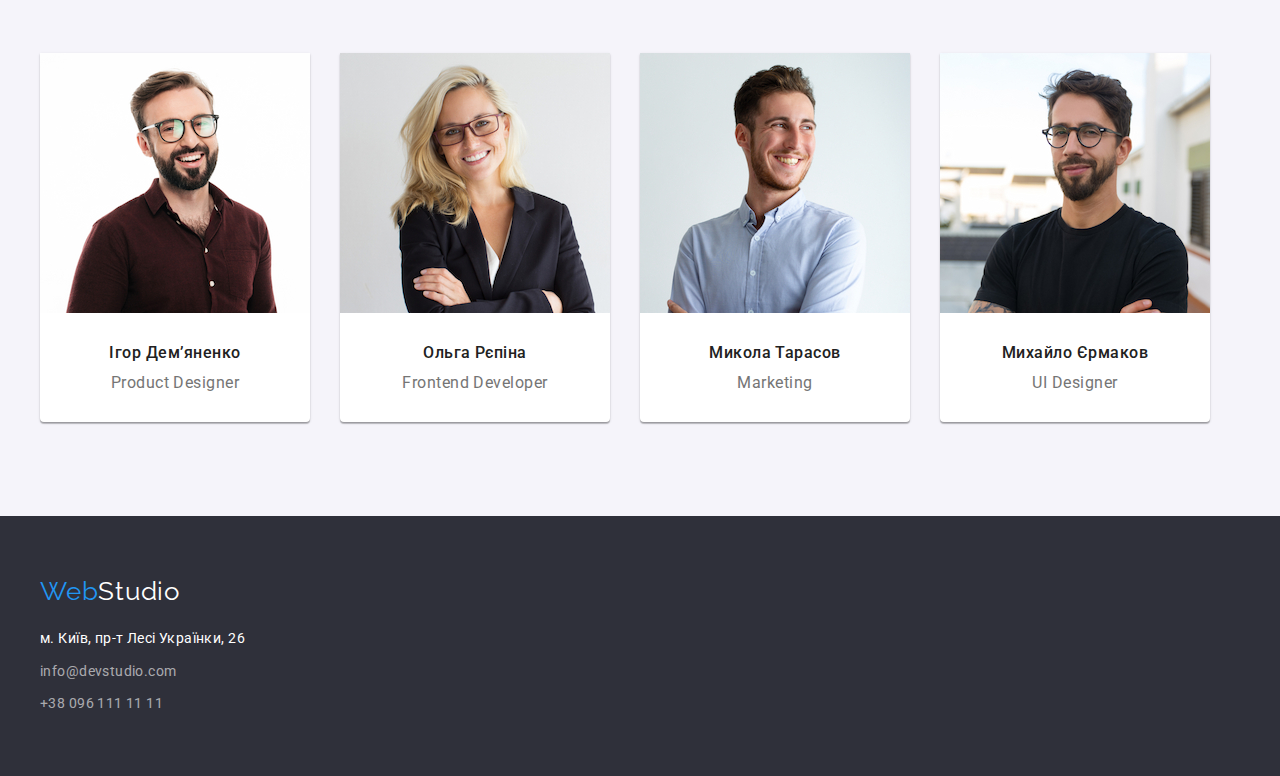
==== commit 76ccdfbe: "HW-3-RETAKE" ====
--- a/index.html
+++ b/index.html
@@ -4,7 +4,7 @@
 		<meta charset="UTF-8">
 		<meta http-equiv="X-UA-Compatible" content="IE=edge">
 		<meta name="viewport" content="width=device-width, initial-scale=1.0">
-		<link rel="stylesheet" href="https://cdnjs.cloudflare.com/ajax/libs/modern-normalize/1.1.0/modern-normalize.min.css" integrity="sha512-wpPYUAdjBVSE4KJnH1VR1HeZfpl1ub8YT/NKx4PuQ5NmX2tKuGu6U/JRp5y+Y8XG2tV+wKQpNHVUX03MfMFn9Q==" crossorigin="anonymous" referrerpolicy="no-referrer" />
+		<link rel="stylesheet" href="https://cdnjs.cloudflare.com/ajax/libs/modern-normalize/1.1.0/modern-normalize.min.css" integrity="sha512-wpPYUAdjBVSE4KJnH1VR1HeZfpl1ub8YT/NKx4PuQ5NmX2tKuGu6U/JRp5y+Y8XG2tV+wKQpNHVUX03MfMFn9Q==" crossorigin="anonymous" referrerpolicy="no-referrer">
 		<link rel="stylesheet" href="./styles/styles.css">
 		<link rel="preconnect" href="https://fonts.googleapis.com">
 		<link rel="preconnect" href="https://fonts.gstatic.com" crossorigin>
@@ -15,11 +15,9 @@
 	</head>
 	<body>
 		<!-- Верхня лінія -->
-		<header class="topline">
-			<div class="container">
-			<a href="./index.html" class="logo link">
-				<span class="accent-logo">Web</span>
-				<span class="header-logo">Studio</span>
+		<header class="header">
+    <div class=" topline container">
+			<a href="./index.html" class="link"><span class=logo>Web<span class="top-logo">Studio</span></span>
 			</a>
 			<nav>
 				<ul class="navigation list">
@@ -37,17 +35,14 @@
 		</header>
 		<main>
 			<!-- Hero header - основний заголовок + кнопка замовлення послуги -->
-			<section class="hero section">
+			<section class="hero">
 				<div class="container">
 				<h1 class="hero-header">
 					Ефективні рішення для
 					<br>
 					вашого бізнесу
 				</h1>
-				<div class="btn-down-padding">
-					<button class="order-button">Замовити послугу</button>
-				</div>
-				
+				<button class="order-button">Замовити послугу</button>
 			</div>
 			</section>
 			<!-- Особливості -->
@@ -76,7 +71,7 @@
 				</div>
 			</section>
 			<!-- Чим ми займаємось (фото на яких зображена діяльність) -->
-			<section class="activity section">
+			<section class="activity-section section">
 				<div class="container">
 					<h2 class="section-header">Чим ми займаємося</h2>
 					<ul class="activity-list">
@@ -117,23 +112,31 @@
 					<ul class="team-list">
 						<li class="team-item">
 								<img src="./img/demianenko.jpeg" alt="Ігор Демʼяненко" class="team-img" width="270" height="260">
-								<h3 class="teammate-name">Ігор Демʼяненко</h3>
-								<p class="teammate-position">Product Designer</p>
+								<div class="team-item-description">
+									<h3 class="teammate-name">Ігор Демʼяненко</h3>
+									<p class="teammate-position">Product Designer</p>
+								</div>
 						</li>
 						<li class="team-item">
 								<img src="./img/repina.jpeg" alt="Ольга Рєпіна" class="team-img" width="270" height="260">
-								<h3 class="teammate-name">Ольга Рєпіна</h3>
-								<p class="teammate-position">Frontend Developer</p>
+								<div class="team-item-description">
+									<h3 class="teammate-name">Ольга Рєпіна</h3>
+									<p class="teammate-position">Frontend Developer</p>
+								</div>
 						</li>
 						<li class="team-item">
 								<img src="./img/tarasov.jpeg" alt="Микола Тарасов" class="team-img" width="270" height="260">
-								<h3 class="teammate-name">Микола Тарасов</h3>
-								<p class="teammate-position">Marketing</p>
+								<div class="team-item-description">
+									<h3 class="teammate-name">Микола Тарасов</h3>
+									<p class="teammate-position">Marketing</p>
+								</div>
 						</li>
 						<li class="team-item">
 								<img src="./img/ermakov.jpeg" alt="Михайло Єрмаков" class="team-img" width="270" height="260">
-								<h3 class="teammate-name">Михайло Єрмаков</h3>
-								<p class="teammate-position">UI Designer</p>
+								<div class="team-item-description">
+									<h3 class="teammate-name">Михайло Єрмаков</h3>
+									<p class="teammate-position">UI Designer</p>
+								</div>
 						</li>
 					</ul>
 				</div>
@@ -144,10 +147,7 @@
 		<footer class="footer">
 			<div class="container">
 				<a href="./index.html" class="link">
-					<div class="down-logo">
-						<span class="accent-logo">Web</span>
-						<span class="footer-logo">Studio</span>
-					</div>
+					<span class="logo">Web<span class="bottom-logo">Studio</span></span>
 				</a>
 				<address>
 					<ul class="address-list list">
@@ -165,8 +165,7 @@
 						<li class="footer-contact"><a href="tel:+380961111111" class="footer-link link">+38 096 111 11 11</a></li>
 					</ul>
 				</address>
-			</div>			
+			</div>
 		</footer>
-			
 	</body>
 </html>
--- a/styles/styles.css
+++ b/styles/styles.css
@@ -8,6 +8,7 @@
 
 :root {
 	--main-bg-color: #F5F5F5;
+	--secondary-bg-color: #F5F4FA;
 	--accent-bg-color: #2f303a;
 	--main-text-color: #757575;
 	--accent-text-color:#FFFFFF;
@@ -30,6 +31,15 @@
 	padding-bottom: 94px;
 }
 
+.section-header {
+	font-size: 36px;
+	line-height: 1.2;
+	text-align: center;
+	letter-spacing: 0.03em;
+	color: var(--header-button-text-color);
+	margin-bottom: 50px;
+}
+
 .container {
 	width: 1200px;
 	margin: 0 auto;
@@ -56,9 +66,15 @@
 	list-style: none;
 }
 
-/* перша частина лого */
-
-.accent-logo {
+.portfolio-img,
+.team-img {
+	display: block;
+}
+
+/* лого */
+
+.logo {
+	display: inline-block;
 	font-family: "Raleway", sans-serif;
 	font-size: 26px;
 	line-height: 1.2;
@@ -66,34 +82,31 @@
 	color: var(--accent-color);
 }
 
-.section-header {
-	font-size: 36px;
-	line-height: 1.2;
-	text-align: center;
-	letter-spacing: 0.03em;
-	color: var(--header-button-text-color);
-	padding-bottom: 50px;
+.top-logo {
+	display: inline-block;
+	margin-right: 93px;
+	padding-top: 24px;
+	padding-bottom: 25px;
+	color: var(--secondary-text-color);
+}
+
+.bottom-logo {
+	display: inline-block;
+	color: var(--accent-text-color);
+	margin-bottom: 20px;
 }
 
 /* Верхня лінія */
-
-.topline .container {
+.header {
+	border: 1px solid;
+	border-color: var(--accent-text-color) var(--accent-text-color) var(--header-border-color) var(--accent-text-color);
+}
+
+.topline.container {
 	display:flex;
 	align-items: center;
 	background-color: var(--topline-bg-color);
-	border: 1px solid;
-	border-color: var(--accent-text-color) var(--accent-text-color) var(--header-border-color) var(--accent-text-color);
-}
-
-.logo {
-	margin-right: 93px;
-}
-.header-logo {
-	font-family: "Raleway", sans-serif;
-	font-size: 26px;
-	line-height: 1.2;
-	letter-spacing: 0.03em;
-	color: var(--secondary-text-color);
+	/*  */
 }
 
 .navigation {
@@ -104,12 +117,12 @@
 	font-size: 14px;
 	line-height: 1.14;
 	letter-spacing: 0.02em;
-	padding: 32px 0;
 	color: var(--header-button-text-color);
 }
 
 .nav-link {
 	margin-right: 50px;
+	padding: 32px 0;
 }
 
 .header-contacts {
@@ -136,27 +149,13 @@
 	padding-bottom: 60px;
 }
 
-.down-logo {
-	padding-bottom: 20px;
-}
-
-.footer-logo {
-	font-family: "Raleway"; sans-serif;
-	font-size: 26px;
-	line-height: 1.2;
-	letter-spacing: 0.03em;
-	padding: 0;
-	color: var(--accent-text-color);
-	text-shadow: 0px 4px 4px rgba(0, 0, 0, 0.25);
-}
-
 .address-list {
 	margin-left: 0px;
 	font-style: normal;
 }
 
 .address-list :not(:last-child) {
-	padding-bottom: 9px;
+	margin-bottom: 9px;
 }
 
 .map-link,
@@ -174,11 +173,12 @@
 	color: var(--footer-link-color);
 }
 
-
 /* Студія */
 
 .hero {
 	background-color: var(--accent-bg-color);
+	padding-top: 200px;
+	padding-bottom: 200px;
 }
 
 .hero-header {
@@ -189,8 +189,7 @@
 	letter-spacing: 0.06em;
 	text-transform: uppercase;
 	color: var(--accent-text-color);
-	padding-top: 106px;
-	padding-bottom: 40px;
+	margin-bottom: 40px;
 }
 
 .order-button {
@@ -198,9 +197,9 @@
 	font-weight: 700;
 	font-size: 16px;
 	line-height: 1.9;
-	display: flex;
-	align-items: center;
-	text-align: center;
+	display: block;
+	/* align-items: center;
+	text-align: center; */
 	letter-spacing: 0.06em;
 	border-radius: 4px;
 	border: none;
@@ -208,12 +207,8 @@
 	color: var(--accent-text-color);
 	background-color: var(--accent-color);
 	box-shadow: 0px 4px 4px rgba(0, 0, 0, 0.15);
-	margin: 0 auto;
+	margin: 0px auto;
 	padding: 10px 32px;
-}
-
-.btn-down-padding {
-	padding-bottom: 106px;
 }
 
 .order-button:active,
@@ -222,10 +217,6 @@
 	background-color: var(--order-button-bg-color);
 }
 
-.down-pad {
-	padding-bottom: 200px;
-}
-
 .visually-hidden {
 	position: fixed;
 	transform: scale(0);
@@ -247,22 +238,24 @@
 }
 
 .features-list-text {
+	width: 270px;
 	font-size: 14px;
 	line-height: 1.7;
 	letter-spacing: 0.03em;
 	color: var(--main-text-color);
 }
 
+.activity-section.section{
+	padding-top: 0px;
+}
 .activity-list {
 	display: flex;
 	gap: 30px;
 	list-style: none;
 }
 
-
-
 .team {
-	background-color: var(--main-bg-color);
+	background-color: var(--secondary-bg-color);
 }
 
 .team-list {
@@ -276,7 +269,11 @@
 background-color: var(--accent-text-color);
 box-shadow: 0px 1px 3px rgba(0, 0, 0, 0.12), 0px 1px 1px rgba(0, 0, 0, 0.14), 0px 2px 1px rgba(0, 0, 0, 0.2);
 border-radius: 0px 0px 4px 4px;
-
+}
+
+.team-item-description {
+padding-top: 30px;
+padding-bottom: 30px;
 }
 
 .teammate-name {
@@ -286,8 +283,7 @@
 	text-align: center;
 	letter-spacing: 0.03em;
 	color: var(--header-button-text-color);
-	padding-top: 50px;
-	padding-bottom: 10px;
+	margin-bottom: 10px;
 }
 
 .teammate-position {
@@ -296,7 +292,6 @@
 	text-align: center;
 	letter-spacing: 0.03em;
 	color: var(--main-text-color);
-	padding-bottom: 30px;
 }
 
 /* Портфоліо */
@@ -304,14 +299,15 @@
 .button-list {
 display: flex;
 justify-content: center;
-gap: 8px
+margin-bottom: 50px;
+gap: 8px;
+
 }
 
 .button {
 	background-color: var(--main-bg-color);
 	border: none;
 	padding: 6px 22px;
-	margin-bottom: 50px;
 	color: var(--header-button-text-color);
 	border-radius: 4px;
 	cursor: pointer;
@@ -322,6 +318,7 @@
 	line-height: 1.6;
 	text-align: center;
 	letter-spacing: 0.03em;
+	
 }
 
 .button:active,
@@ -351,12 +348,14 @@
 	background-color: var(--accent-text-color);
 }
 
-/* .portfolio-description {
+.portfolio-description {
+	padding: 20px 24px;
 	border: 1px solid;
 	border-color: var(--accent-text-color) var(--border-color) var(--border-color) var(--border-color);
-} */
+}
 
 .portfolio-item {
+	margin-bottom: 4px;
 	font-size: 18px;
 	line-height: 2;
 	letter-spacing: 0.06em;
@@ -369,4 +368,3 @@
 	letter-spacing: 0.03em;
 	color: var(--main-text-color);
 }
-
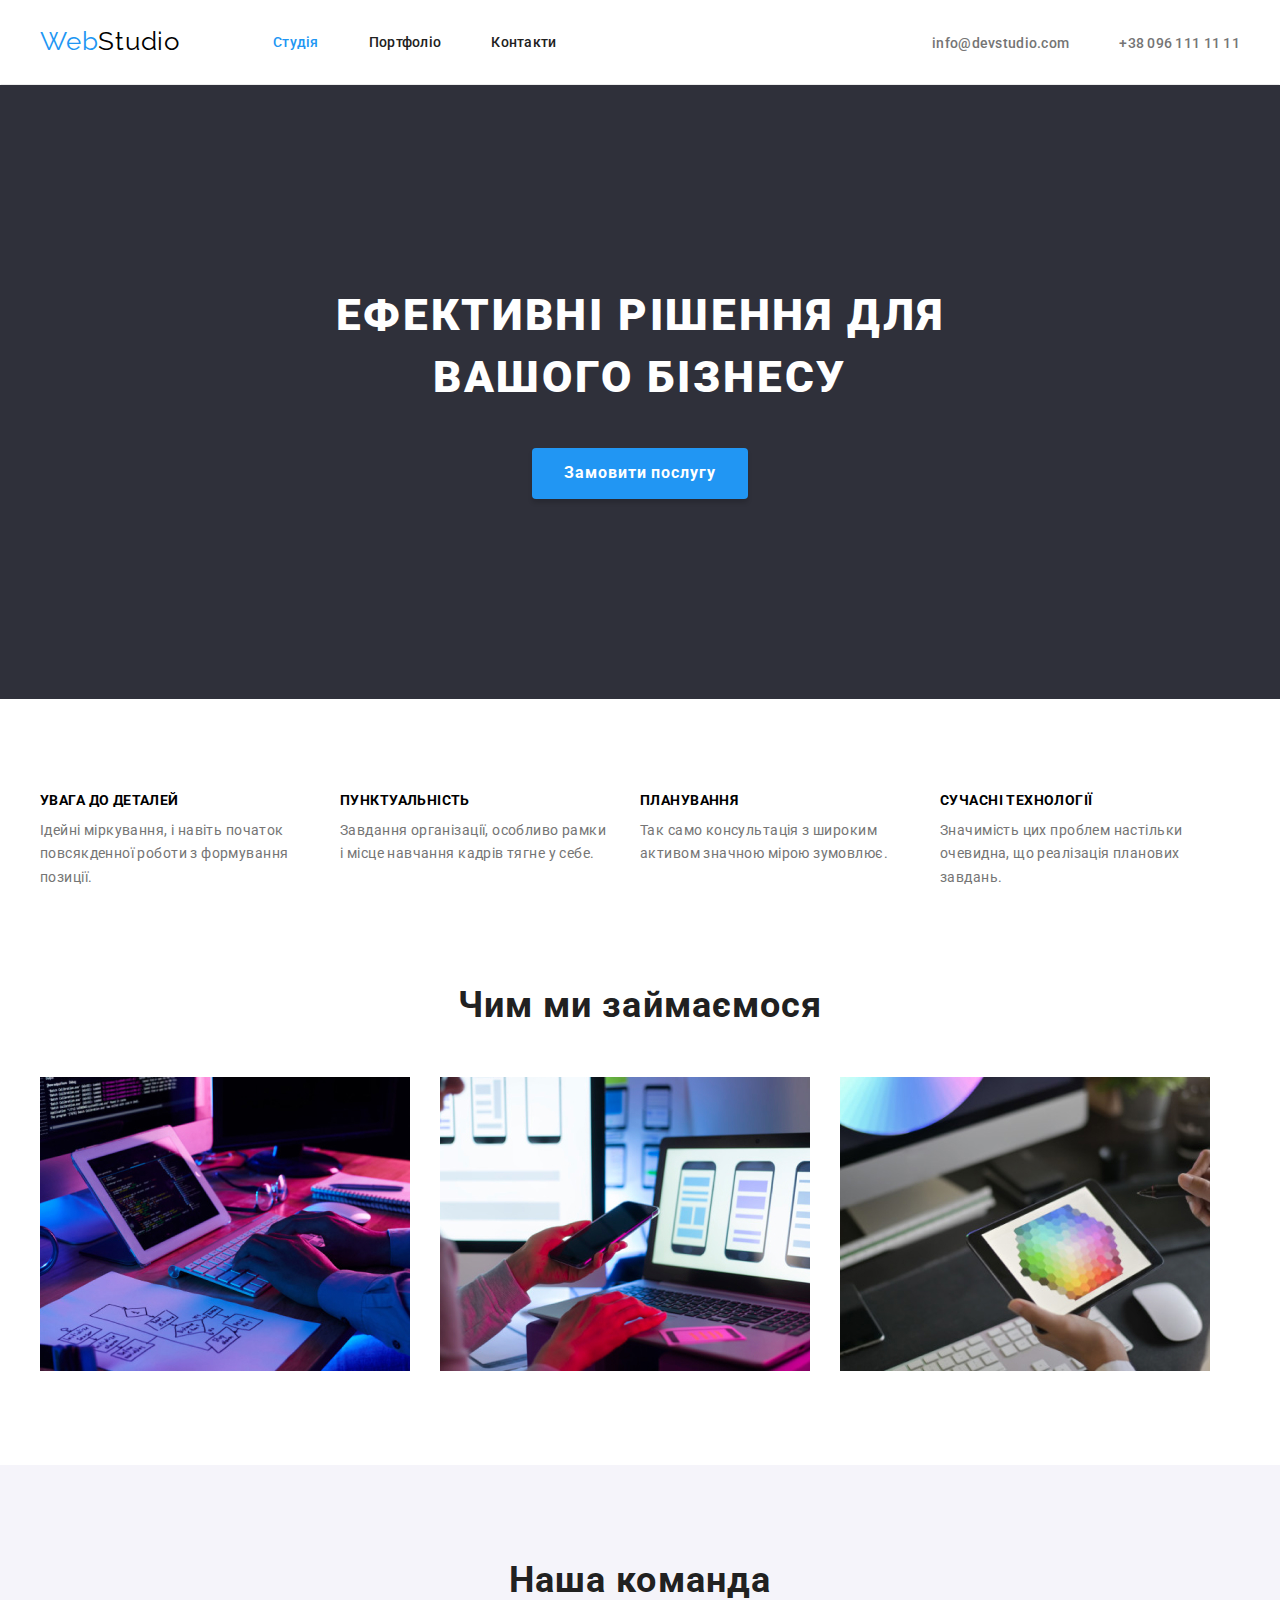
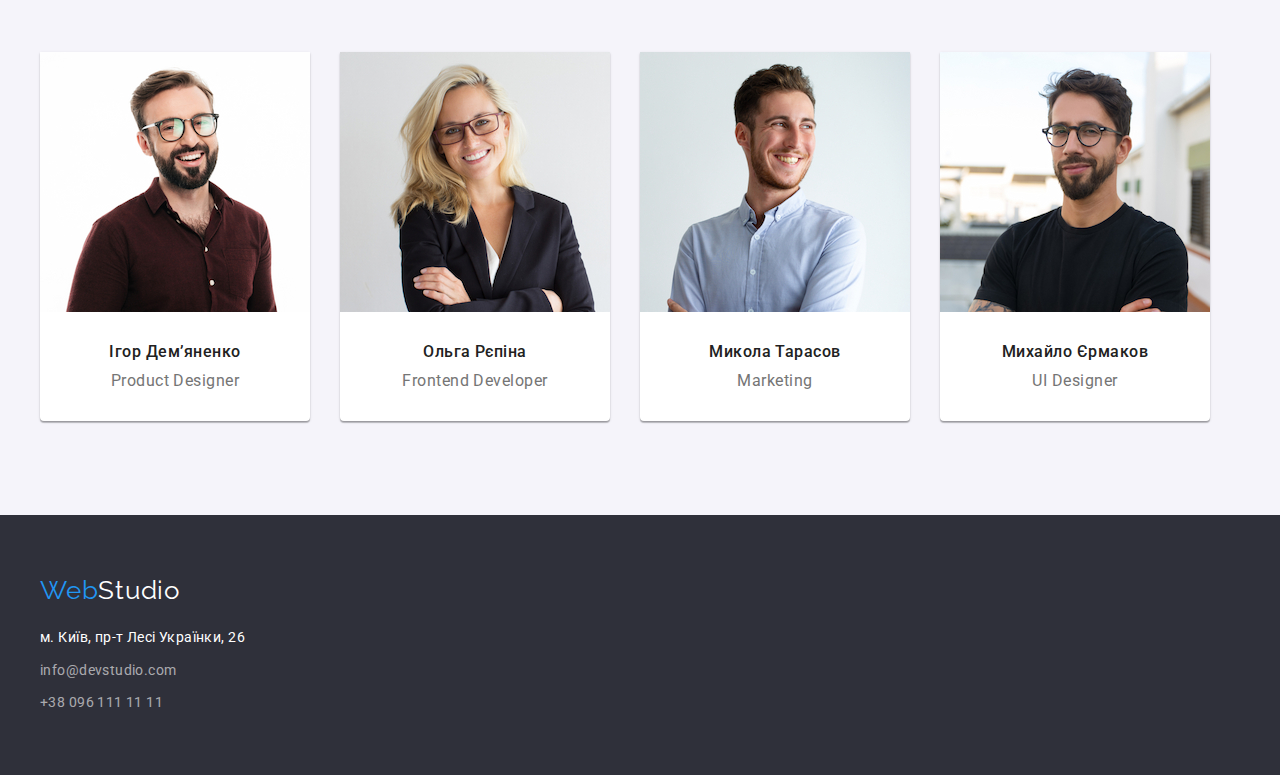
==== commit 181f1c0b: "HW-3_RETAKE-2" ====
--- a/index.html
+++ b/index.html
@@ -17,19 +17,19 @@
 		<!-- Верхня лінія -->
 		<header class="header">
     <div class=" topline container">
-			<a href="./index.html" class="link"><span class=logo>Web<span class="top-logo">Studio</span></span>
+			<a class="top-logo-link link" href="./index.html"><span class="logo">Web<span class="top-logo">Studio</span></span>
 			</a>
 			<nav>
 				<ul class="navigation list">
-					<li><a href="./index.html" class="nav-link link current">Студія</a></li>
-					<li><a href="./portfolio.html" class="nav-link link">Портфоліо</a></li>
-					<li><a href="#" class="nav-link link">Контакти</a></li>
+					<li class="nav-item"><a href="./index.html" class="link current">Студія</a></li>
+					<li class="nav-item"><a href="./portfolio.html" class="link">Портфоліо</a></li>
+					<li class="nav-item"><a href="#" class="link">Контакти</a></li>
 				</ul>
 			</nav>
 			<!-- Контакти -->
 			<ul class="list header-contacts">
-				<li><a href="mailto:info@devstudio.com" class="header-mail link">info@devstudio.com</a></li>
-				<li><a href="tel:+380961111111" class="header-phone link">+38 096 111 11 11</a></li>
+				<li class="head-cont-item"><a href="mailto:info@devstudio.com" class="header-mail link">info@devstudio.com</a></li>
+				<li class="head-cont-item"><a href="tel:+380961111111" class="header-phone link">+38 096 111 11 11</a></li>
 			</ul>
 		  </div>
 		</header>
@@ -118,21 +118,21 @@
 								</div>
 						</li>
 						<li class="team-item">
-								<img src="./img/repina.jpeg" alt="Ольга Рєпіна" class="team-img" width="270" height="260">
+								<img src="./img/repina.jpeg" alt="Ольга Рєпіна" width="270" height="260">
 								<div class="team-item-description">
 									<h3 class="teammate-name">Ольга Рєпіна</h3>
 									<p class="teammate-position">Frontend Developer</p>
 								</div>
 						</li>
 						<li class="team-item">
-								<img src="./img/tarasov.jpeg" alt="Микола Тарасов" class="team-img" width="270" height="260">
+								<img src="./img/tarasov.jpeg" alt="Микола Тарасов" width="270" height="260">
 								<div class="team-item-description">
 									<h3 class="teammate-name">Микола Тарасов</h3>
 									<p class="teammate-position">Marketing</p>
 								</div>
 						</li>
 						<li class="team-item">
-								<img src="./img/ermakov.jpeg" alt="Михайло Єрмаков" class="team-img" width="270" height="260">
+								<img src="./img/ermakov.jpeg" alt="Михайло Єрмаков" width="270" height="260">
 								<div class="team-item-description">
 									<h3 class="teammate-name">Михайло Єрмаков</h3>
 									<p class="teammate-position">UI Designer</p>
@@ -146,7 +146,7 @@
 		<!-- Підвал -->
 		<footer class="footer">
 			<div class="container">
-				<a href="./index.html" class="link">
+				<a href="./index.html" class="link bottom-logo-link">
 					<span class="logo">Web<span class="bottom-logo">Studio</span></span>
 				</a>
 				<address>
--- a/styles/styles.css
+++ b/styles/styles.css
@@ -26,6 +26,10 @@
 	color: var(--main-text-color);
 }
 
+img {
+	display: block;
+}
+
 .section {
 	padding-top: 94px;
 	padding-bottom: 94px;
@@ -66,11 +70,6 @@
 	list-style: none;
 }
 
-.portfolio-img,
-.team-img {
-	display: block;
-}
-
 /* лого */
 
 .logo {
@@ -82,18 +81,24 @@
 	color: var(--accent-color);
 }
 
-.top-logo {
+.top-logo-link {
 	display: inline-block;
 	margin-right: 93px;
 	padding-top: 24px;
 	padding-bottom: 25px;
+}
+
+.top-logo {
 	color: var(--secondary-text-color);
 }
 
+.bottom-logo-link {
+	display: inline-block;
+	margin-bottom: 20px;
+}
+
 .bottom-logo {
-	display: inline-block;
 	color: var(--accent-text-color);
-	margin-bottom: 20px;
 }
 
 /* Верхня лінія */
@@ -120,8 +125,11 @@
 	color: var(--header-button-text-color);
 }
 
-.nav-link {
-	margin-right: 50px;
+.nav-item:not(:last-child) {
+	margin-right:50px;
+}
+
+.nav-item {
 	padding: 32px 0;
 }
 
@@ -129,11 +137,17 @@
 	display: flex;
 	align-items: center;
 	margin-left: auto;
-	
-}
+}
+
+.head-cont-item:not(:first-child) {
+	margin-left: 50px;
+}
+.head-cont-item{
+	padding: 32px 0;
+}
+
 .header-phone,
 .header-mail {
-	margin-left: 50px;
 	font-weight: 500;
 	font-size: 14px;
 	line-height: 1.14;
